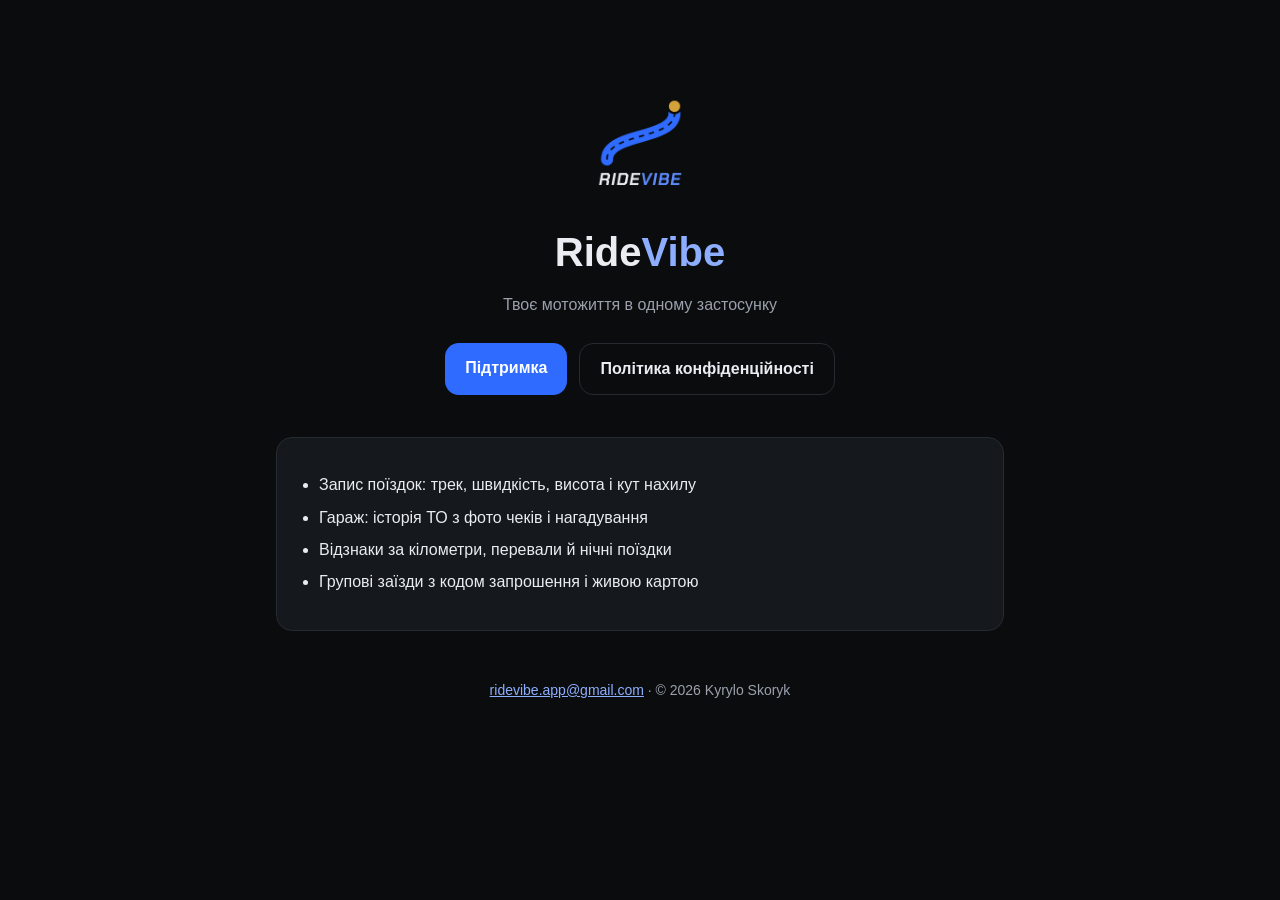
==== index.html @ 0b63a113 "Сайт RideVibe: політика конфіденційності (UA/EN) і підтримка Co-Authored-By: Claude Opus 5.5 <norepl" ====
<!doctype html>
<html lang="uk">
<head>
<meta charset="utf-8">
<meta name="viewport" content="width=device-width, initial-scale=1">
<title>RideVibe</title>
<meta name="description" content="RideVibe — твоє мотожиття в одному застосунку: поїздки з кутом нахилу, гараж і ТО, відзнаки, групові заїзди з живою картою.">
<link rel="icon" href="favicon.png">
<link rel="apple-touch-icon" href="apple-touch-icon.png">
<link rel="stylesheet" href="style.css">
</head>
<body>
<div class="wrap">
  <div class="hero">
    <img src="icon.png" alt="Іконка RideVibe">
    <h1>Ride<b>Vibe</b></h1>
    <p class="muted">Твоє мотожиття в одному застосунку</p>
    <div class="links">
      <a class="btn" href="support/">Підтримка</a>
      <a class="btn ghost" href="privacy/">Політика конфіденційності</a>
    </div>
  </div>
  <div class="card">
    <ul>
      <li>Запис поїздок: трек, швидкість, висота і кут нахилу</li>
      <li>Гараж: історія ТО з фото чеків і нагадування</li>
      <li>Відзнаки за кілометри, перевали й нічні поїздки</li>
      <li>Групові заїзди з кодом запрошення і живою картою</li>
    </ul>
  </div>
  <footer style="text-align:center">
    <a href="mailto:ridevibe.app@gmail.com">ridevibe.app@gmail.com</a> · © 2026 Kyrylo Skoryk
  </footer>
</div>
</body>
</html>
---- style.css ----
:root{--bg:#0B0C0E;--surface:#15181D;--border:#262A31;--text:#E9ECF0;--muted:#9AA1AC;--accent:#2F6BFF;--accent-soft:#8DAEFF;--gold:#D4A23A}
*{box-sizing:border-box}
html{-webkit-text-size-adjust:100%}
body{margin:0;background:var(--bg);color:var(--text);font:16px/1.65 -apple-system,BlinkMacSystemFont,"Segoe UI",Roboto,"Helvetica Neue",Arial,sans-serif}
a{color:var(--accent-soft)}
.wrap{max-width:760px;margin:0 auto;padding:32px 16px 64px}
header.top{display:flex;align-items:center;gap:14px;margin-bottom:28px}
header.top img{width:48px;height:48px;border-radius:11px}
header.top .name{font-weight:700;font-size:20px;letter-spacing:.3px}
header.top .name b{color:var(--accent-soft)}
nav.lang{margin-left:auto;font-size:14px}
h1{font-size:32px;line-height:1.2;margin:0 0 8px}
h2{font-size:20px;margin:36px 0 10px}
h3{font-size:16px;margin:20px 0 6px}
.muted{color:var(--muted)}
.card{background:var(--surface);border:1px solid var(--border);border-radius:16px;padding:18px 20px;margin:18px 0}
ul{padding-left:22px}
li{margin:6px 0}
table{width:100%;border-collapse:collapse;font-size:15px}
td,th{border-bottom:1px solid var(--border);padding:10px 6px;text-align:left;vertical-align:top;overflow-wrap:anywhere;hyphens:auto}
th{color:var(--muted);font-weight:600}
.hero{text-align:center;padding:48px 0 24px}
.hero img{width:120px;height:120px;border-radius:27px}
.hero h1{font-size:40px;margin-top:20px}
.hero h1 b{color:var(--accent-soft)}
.links{display:flex;gap:12px;justify-content:center;flex-wrap:wrap;margin-top:24px}
.btn{display:inline-block;padding:12px 20px;border-radius:14px;background:var(--accent);color:#fff;text-decoration:none;font-weight:600}
.btn.ghost{background:transparent;border:1px solid var(--border);color:var(--text)}
footer{margin-top:48px;font-size:14px;color:var(--muted)}
@media (max-width:480px){h1{font-size:26px}.hero h1{font-size:32px}table{font-size:13.5px}}
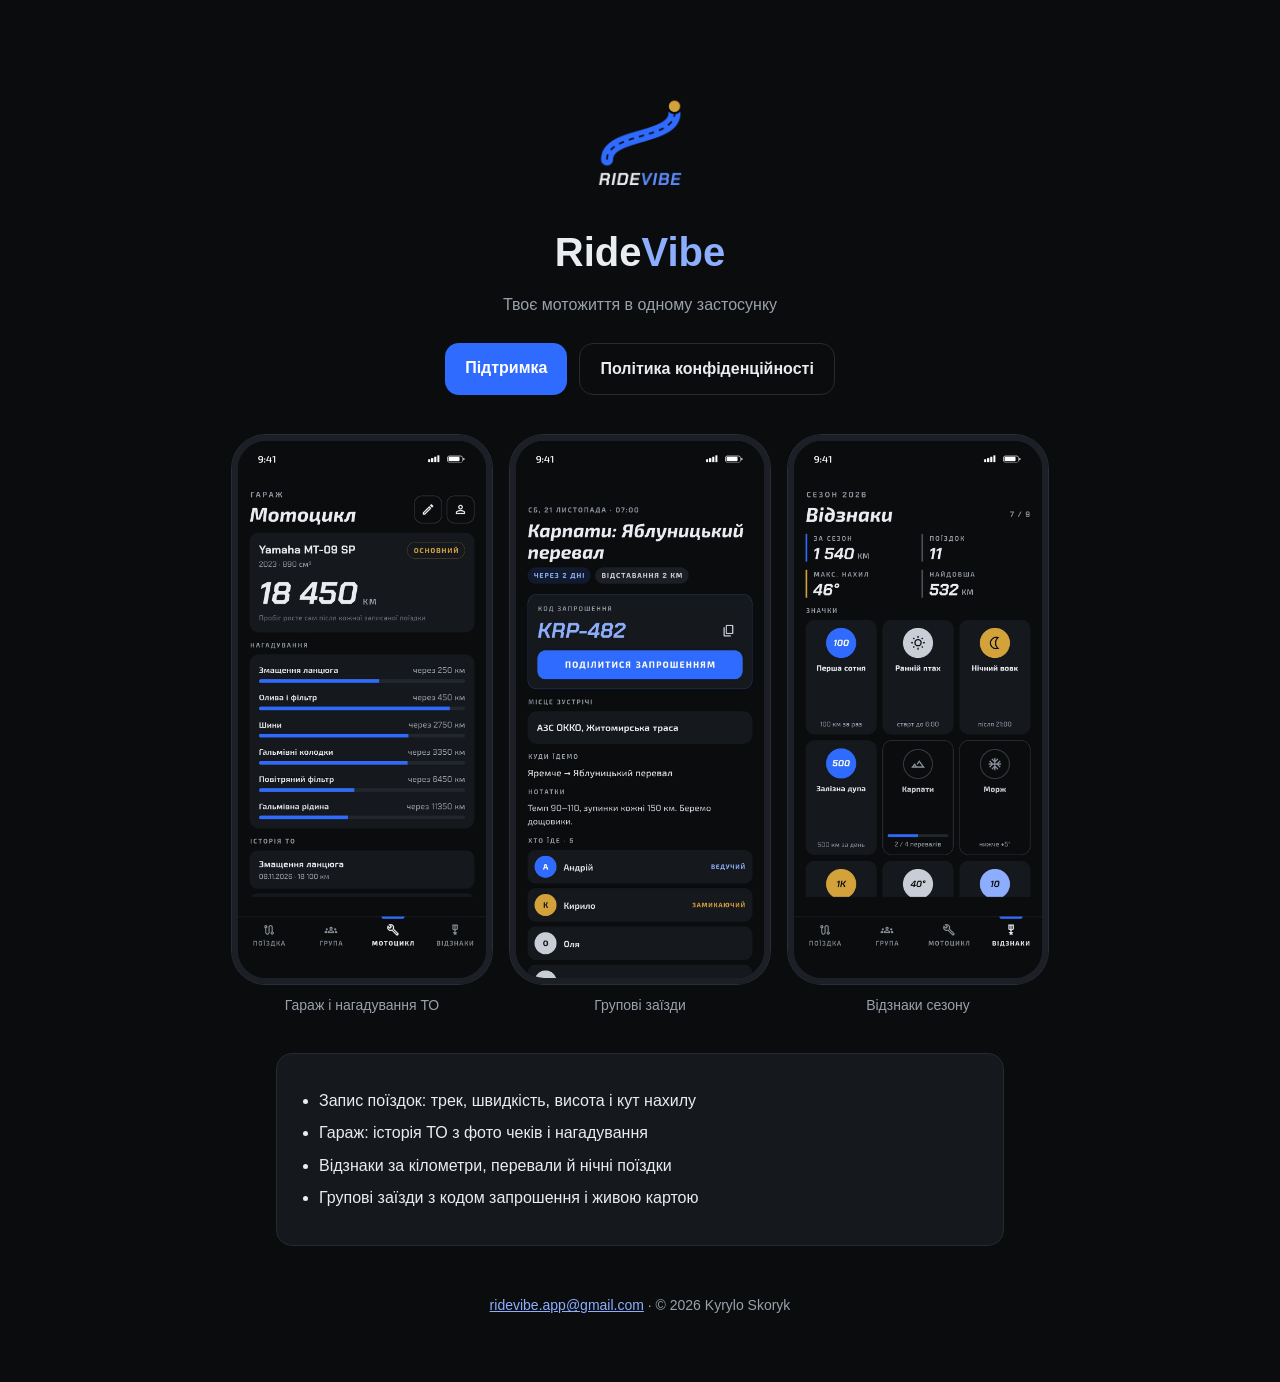
==== commit f00498b1: "Скріни застосунку на головній сторінці Co-Authored-By: Claude Opus 5.5 <noreply@anthropic.com> Claud" ====
--- a/index.html
+++ b/index.html
@@ -20,6 +20,11 @@
       <a class="btn ghost" href="privacy/">Політика конфіденційності</a>
     </div>
   </div>
+  <div class="shots">
+    <figure><img src="img/garage.jpg" alt="Гараж: мотоцикл, пробіг і нагадування про ТО" loading="lazy"><figcaption>Гараж і нагадування ТО</figcaption></figure>
+    <figure><img src="img/group.jpg" alt="Груповий заїзд з кодом запрошення і учасниками" loading="lazy"><figcaption>Групові заїзди</figcaption></figure>
+    <figure><img src="img/badges.jpg" alt="Відзнаки і статистика сезону" loading="lazy"><figcaption>Відзнаки сезону</figcaption></figure>
+  </div>
   <div class="card">
     <ul>
       <li>Запис поїздок: трек, швидкість, висота і кут нахилу</li>
--- a/style.css
+++ b/style.css
@@ -28,3 +28,9 @@
 .btn.ghost{background:transparent;border:1px solid var(--border);color:var(--text)}
 footer{margin-top:48px;font-size:14px;color:var(--muted)}
 @media (max-width:480px){h1{font-size:26px}.hero h1{font-size:32px}table{font-size:13.5px}}
+
+.shots{display:flex;gap:18px;overflow-x:auto;scroll-snap-type:x mandatory;padding:8px 2px 18px;margin:8px -16px 0;padding-left:16px;padding-right:16px}
+.shots figure{flex:0 0 auto;width:min(260px,70vw);margin:0;scroll-snap-align:center;text-align:center}
+.shots img{width:100%;height:auto;display:block;border-radius:34px;border:6px solid #1C1F25;box-shadow:0 0 0 1px #2A2E36}
+.shots figcaption{margin-top:10px;font-size:14px;color:var(--muted)}
+@media (min-width:760px){.shots{justify-content:center;overflow:visible;margin:8px 0 0;padding:8px 0 18px}}
